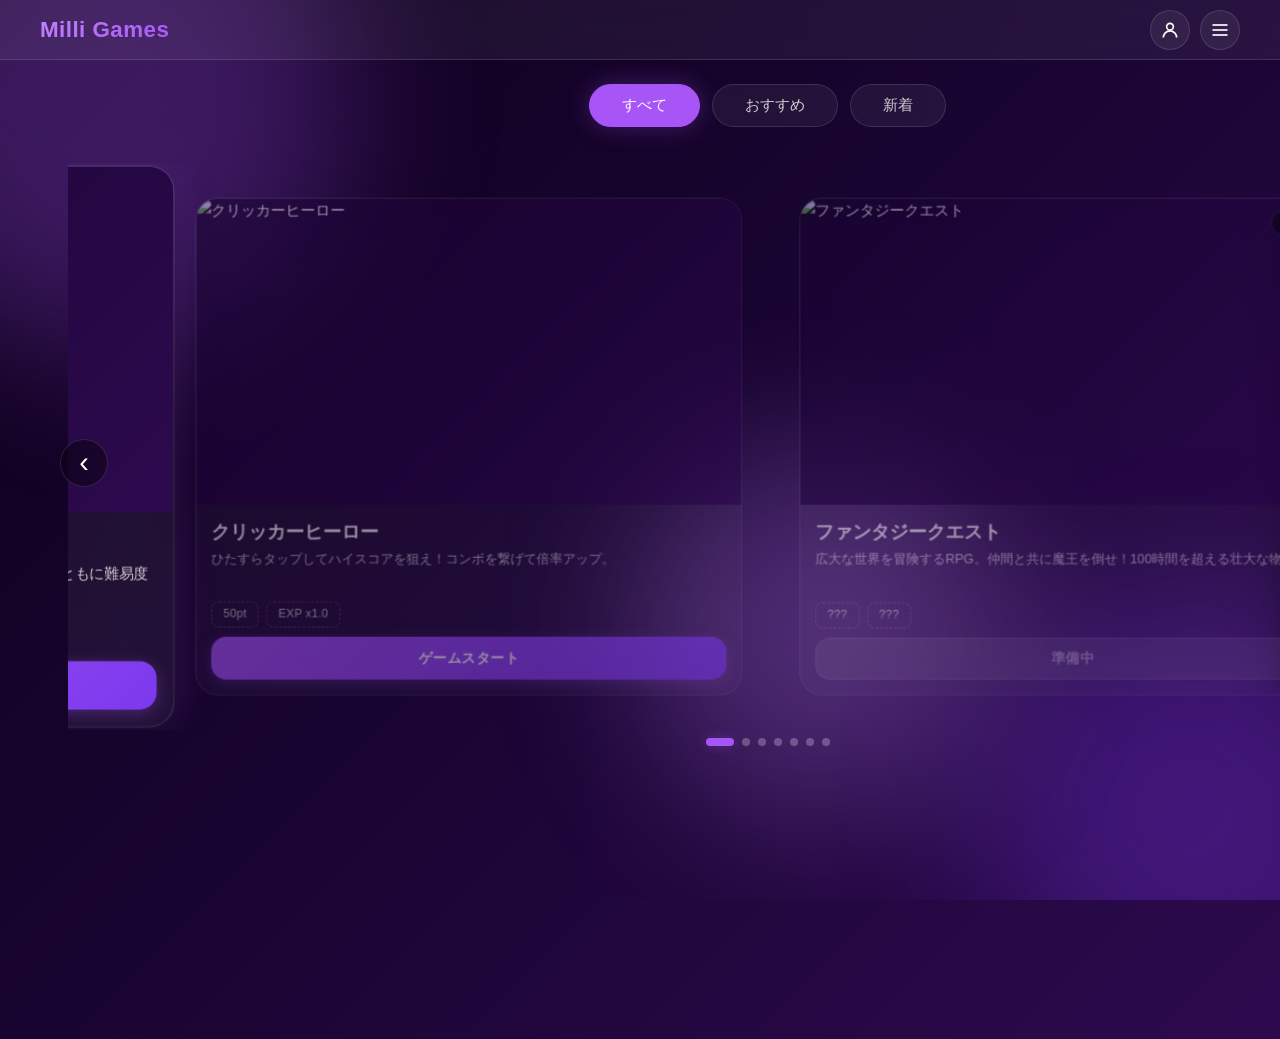
==== index.html @ 4fcbe51f "Milli Games ホームページ作成 - HTML/CSS/JS 3ファイル構成 - ガラスデザイン・紫グラデーション背景 - カルーセル（スワイプ・ドラッグ・慣性・スナップ・無限ループ・自動再生" ====
<!DOCTYPE html>
<html lang="ja">
<head>
  <meta charset="UTF-8">
  <meta name="viewport" content="width=device-width, initial-scale=1.0, maximum-scale=1.0, user-scalable=no">
  <title>Milli Games</title>
  <link rel="stylesheet" href="style.css">
</head>
<body>

  <!-- 背景アニメーション -->
  <div id="bg-blur">
    <div class="blob blob-1"></div>
    <div class="blob blob-2"></div>
    <div class="blob blob-3"></div>
  </div>

  <!-- ヘッダー（固定） -->
  <header id="header" class="glass">
    <div id="header-inner">
      <div id="header-logo">Milli Games</div>
      <div id="header-actions">
        <button id="profile-btn" class="icon-btn" aria-label="プロフィール">
          <svg width="20" height="20" viewBox="0 0 24 24" fill="none" stroke="currentColor" stroke-width="2">
            <circle cx="12" cy="8" r="4"/><path d="M20 21a8 8 0 1 0-16 0"/>
          </svg>
        </button>
        <button id="menu-btn" class="icon-btn" aria-label="メニュー">
          <svg width="20" height="20" viewBox="0 0 24 24" fill="none" stroke="currentColor" stroke-width="2">
            <line x1="3" y1="6" x2="21" y2="6"/><line x1="3" y1="12" x2="21" y2="12"/><line x1="3" y1="18" x2="21" y2="18"/>
          </svg>
        </button>
      </div>
    </div>
  </header>

  <!-- メインレイアウト -->
  <div id="layout">
    <main id="main">

      <!-- フィルタータブ -->
      <div id="filter-tabs" role="tablist">
        <button class="filter-tab active" data-filter="すべて" role="tab">すべて</button>
        <button class="filter-tab" data-filter="おすすめ" role="tab">おすすめ</button>
        <button class="filter-tab" data-filter="新着" role="tab">新着</button>
      </div>

      <!-- カルーセル -->
      <section id="carousel-section" aria-label="ゲーム一覧">
        <div id="carousel-container">
          <div id="carousel-track" role="list"></div>
        </div>
        <button id="carousel-prev" class="carousel-arrow" aria-label="前のゲーム">&#8249;</button>
        <button id="carousel-next" class="carousel-arrow" aria-label="次のゲーム">&#8250;</button>
        <div id="carousel-indicators" role="tablist" aria-label="スライド選択"></div>
      </section>

    </main>

    <!-- サイドパネル（PC用） -->
    <aside id="side-panel">
      <section class="panel-section" id="news-panel">
        <h2 class="panel-title">お知らせ</h2>
        <div class="panel-content"></div>
      </section>
      <section class="panel-section" id="ranking-panel">
        <h2 class="panel-title">ランキング</h2>
        <div class="panel-content"></div>
      </section>
      <section class="panel-section" id="recent-panel">
        <h2 class="panel-title">最近追加されたゲーム</h2>
        <div class="panel-content"></div>
      </section>
    </aside>
  </div>

  <!-- メニューオーバーレイ -->
  <div id="menu-overlay"></div>

  <!-- サイドメニュー -->
  <nav id="side-menu" class="glass" aria-label="メインメニュー">
    <div id="side-menu-header">
      <h2>メニュー</h2>
      <button id="close-menu" class="icon-btn" aria-label="メニューを閉じる">&times;</button>
    </div>
    <div id="side-menu-body">
      <section class="menu-section">
        <h3>お知らせ</h3>
        <ul id="menu-news-list"></ul>
      </section>
      <section class="menu-section">
        <h3>設定</h3>
        <div class="setting-item">
          <label for="volume-slider">効果音 音量</label>
          <div class="volume-control">
            <input type="range" id="volume-slider" min="0" max="100" step="20" value="80">
            <span id="volume-label">80%</span>
          </div>
        </div>
      </section>
    </div>
  </nav>

  <script src="script.js"></script>
</body>
</html>
---- style.css ----
/* ============================================
   Milli Games - メインスタイルシート
   ============================================ */

/* ===== CSS変数 ===== */
:root {
  --bg-1: #0d001a;
  --bg-2: #1a0533;
  --bg-3: #2d0a4e;
  --primary: #a855f7;
  --primary-dark: #7c3aed;
  --primary-light: #c084fc;
  --primary-glow: rgba(168, 85, 247, 0.3);
  --glass-bg: rgba(255, 255, 255, 0.06);
  --glass-bg-strong: rgba(255, 255, 255, 0.10);
  --glass-border: rgba(255, 255, 255, 0.12);
  --glass-border-hover: rgba(255, 255, 255, 0.25);
  --glass-hover: rgba(255, 255, 255, 0.10);
  --glass-blur: 20px;
  --text: #ffffff;
  --text-secondary: rgba(255, 255, 255, 0.78);
  --text-muted: rgba(255, 255, 255, 0.45);
  --radius-sm: 8px;
  --radius-md: 16px;
  --radius-lg: 24px;
  --radius-xl: 32px;
  --radius-full: 999px;
  --shadow-sm: 0 2px 8px rgba(0, 0, 0, 0.2);
  --shadow-md: 0 4px 16px rgba(0, 0, 0, 0.3);
  --shadow-lg: 0 8px 32px rgba(0, 0, 0, 0.4);
  --shadow-glow: 0 0 30px var(--primary-glow);
  --transition: 0.3s cubic-bezier(0.4, 0, 0.2, 1);
  --transition-slow: 0.5s cubic-bezier(0.4, 0, 0.2, 1);
  --font: -apple-system, BlinkMacSystemFont, "Segoe UI", Roboto, "Helvetica Neue", Arial, sans-serif;
}

/* ===== リセット ===== */
*, *::before, *::after { box-sizing: border-box; margin: 0; padding: 0; }

html {
  font-size: 16px;
  -webkit-text-size-adjust: 100%;
  -webkit-tap-highlight-color: transparent;
}

body {
  font-family: var(--font);
  background: linear-gradient(135deg, var(--bg-1), var(--bg-2), var(--bg-3));
  color: var(--text);
  min-height: 100vh;
  min-height: 100dvh;
  overflow-x: hidden;
  line-height: 1.6;
}

a { color: inherit; text-decoration: none; }
button { font-family: inherit; cursor: pointer; }
img { display: block; max-width: 100%; }
ul, ol { list-style: none; }

/* ===== 共通クラス ===== */
.glass {
  background: var(--glass-bg);
  backdrop-filter: blur(var(--glass-blur));
  -webkit-backdrop-filter: blur(var(--glass-blur));
  border: 1px solid var(--glass-border);
}

/* ===== 背景アニメーション ===== */
#bg-blur {
  position: fixed;
  inset: 0;
  z-index: -1;
  overflow: hidden;
}

.blob {
  position: absolute;
  border-radius: 50%;
  filter: blur(80px);
  opacity: 0.30;
  animation: blobFloat 20s ease-in-out infinite;
  will-change: transform;
}

.blob-1 {
  width: 500px; height: 500px;
  background: var(--primary);
  top: -150px; left: -150px;
}

.blob-2 {
  width: 420px; height: 420px;
  background: var(--primary-dark);
  bottom: -120px; right: -120px;
  animation-delay: -7s;
}

.blob-3 {
  width: 360px; height: 360px;
  background: var(--primary-light);
  top: 50%; left: 50%;
  animation-delay: -14s;
}

@keyframes blobFloat {
  0%, 100% { transform: translate(0, 0) scale(1); }
  25% { transform: translate(60px, -50px) scale(1.15); }
  50% { transform: translate(-40px, 40px) scale(0.88); }
  75% { transform: translate(50px, 25px) scale(1.08); }
}

/* ===== ヘッダー ===== */
#header {
  position: fixed;
  top: 0;
  left: 0;
  right: 0;
  z-index: 100;
  border-top: none;
  border-left: none;
  border-right: none;
  padding: 0 20px;
  height: 60px;
}

#header-inner {
  max-width: 1200px;
  margin: 0 auto;
  display: flex;
  align-items: center;
  justify-content: space-between;
  height: 100%;
}

#header-logo {
  font-size: 1.4rem;
  font-weight: 800;
  letter-spacing: 0.02em;
  background: linear-gradient(135deg, var(--primary-light), var(--primary));
  -webkit-background-clip: text;
  -webkit-text-fill-color: transparent;
  background-clip: text;
}

#header-actions {
  display: flex;
  gap: 10px;
}

.icon-btn {
  width: 40px;
  height: 40px;
  border-radius: 50%;
  border: 1px solid var(--glass-border);
  background: var(--glass-bg);
  color: var(--text);
  font-size: 1.3rem;
  display: flex;
  align-items: center;
  justify-content: center;
  transition: var(--transition);
}

.icon-btn:hover {
  background: var(--glass-hover);
  border-color: var(--glass-border-hover);
}

.icon-btn:active {
  transform: scale(0.92);
}

/* ===== フィルタータブ ===== */
#filter-tabs {
  display: flex;
  justify-content: center;
  gap: 8px;
  padding: 80px 16px 16px;
}

.filter-tab {
  padding: 8px 24px;
  border-radius: var(--radius-full);
  border: 1px solid var(--glass-border);
  background: var(--glass-bg);
  color: var(--text-secondary);
  font-size: 0.875rem;
  font-weight: 500;
  transition: var(--transition);
  backdrop-filter: blur(10px);
  -webkit-backdrop-filter: blur(10px);
}

.filter-tab:hover {
  background: var(--glass-hover);
  color: var(--text);
}

.filter-tab.active {
  background: var(--primary);
  border-color: var(--primary);
  color: #fff;
  box-shadow: 0 0 24px var(--primary-glow);
}

/* ===== レイアウト ===== */
#layout {
  max-width: 1200px;
  margin: 0 auto;
}

/* ===== カルーセル ===== */
#carousel-section {
  position: relative;
  width: 100%;
  padding: 12px 0 8px;
}

#carousel-container {
  overflow: hidden;
  width: 100%;
  padding: 8px 0;
}

#carousel-track {
  display: flex;
  column-gap: 16px;
  transition: transform 0.5s cubic-bezier(0.4, 0, 0.2, 1);
  will-change: transform;
  cursor: grab;
  user-select: none;
  -webkit-user-select: none;
}

#carousel-track.dragging {
  cursor: grabbing;
  transition: none !important;
}

/* ===== ゲームカード ===== */
.game-card {
  flex: 0 0 85%;
  border-radius: var(--radius-lg);
  background: var(--glass-bg);
  backdrop-filter: blur(var(--glass-blur));
  -webkit-backdrop-filter: blur(var(--glass-blur));
  border: 1px solid var(--glass-border);
  overflow: hidden;
  display: flex;
  flex-direction: column;
  transition: transform var(--transition), box-shadow var(--transition), opacity var(--transition);
  position: relative;
  transform-origin: center center;
}

.game-card.active {
  transform: scale(1.03);
  box-shadow: var(--shadow-lg), 0 0 40px var(--primary-glow);
}

.game-card:not(.active) {
  opacity: 0.55;
  transform: scale(0.93);
}

.game-card:hover {
  transform: translateY(-6px) scale(1.02);
  box-shadow: var(--shadow-lg), 0 8px 40px var(--primary-glow);
  border-color: var(--glass-border-hover);
}

/* カード画像 */
.card-image {
  position: relative;
  width: 100%;
  padding-top: 56.25%;
  overflow: hidden;
  background: linear-gradient(135deg, var(--bg-2), var(--bg-3));
  flex-shrink: 0;
}

.card-image img {
  position: absolute;
  inset: 0;
  width: 100%;
  height: 100%;
  object-fit: cover;
  transition: transform 0.6s ease;
}

.game-card:hover .card-image img {
  transform: scale(1.1);
}

/* ガラス反射 */
.card-reflection {
  position: absolute;
  inset: 0;
  background: linear-gradient(
    105deg,
    transparent 38%,
    rgba(255, 255, 255, 0.12) 44%,
    rgba(255, 255, 255, 0.22) 50%,
    rgba(255, 255, 255, 0.12) 56%,
    transparent 62%
  );
  transform: translateX(-120%);
  transition: transform 0.7s ease;
  pointer-events: none;
  z-index: 2;
}

.game-card:hover .card-reflection {
  transform: translateX(120%);
}

/* カードバッジ */
.card-badge {
  position: absolute;
  top: 12px;
  right: 12px;
  padding: 4px 14px;
  border-radius: var(--radius-full);
  font-size: 0.72rem;
  font-weight: 700;
  z-index: 3;
  letter-spacing: 0.04em;
}

.coming-soon-badge {
  background: rgba(0, 0, 0, 0.55);
  backdrop-filter: blur(4px);
  -webkit-backdrop-filter: blur(4px);
  border: 1px solid rgba(255, 255, 255, 0.15);
  color: var(--text);
}

/* カード本文 */
.card-body {
  padding: 16px 16px 12px;
  flex: 1;
  display: flex;
  flex-direction: column;
  min-height: 0;
}

.card-title {
  font-size: 1.15rem;
  font-weight: 700;
  margin-bottom: 6px;
  color: var(--text);
  line-height: 1.3;
}

.card-description {
  font-size: 0.82rem;
  color: var(--text-secondary);
  line-height: 1.55;
  overflow-y: auto;
  flex: 1;
  min-height: 0;
  padding-right: 4px;
  scrollbar-width: thin;
  scrollbar-color: var(--glass-border) transparent;
}

.card-description::-webkit-scrollbar { width: 4px; }
.card-description::-webkit-scrollbar-track { background: transparent; }
.card-description::-webkit-scrollbar-thumb {
  background: var(--glass-border);
  border-radius: 4px;
}

/* カードフッター */
.card-footer {
  padding: 0 16px 16px;
  flex-shrink: 0;
}

.card-stats {
  display: flex;
  gap: 8px;
  margin-bottom: 10px;
}

.card-points,
.card-exp {
  padding: 3px 12px;
  border: 1px dashed rgba(255, 255, 255, 0.25);
  border-radius: var(--radius-sm);
  font-size: 0.78rem;
  color: var(--text-secondary);
  letter-spacing: 0.02em;
}

.card-btn {
  display: block;
  width: 100%;
  padding: 11px;
  border-radius: var(--radius-md);
  border: none;
  background: linear-gradient(135deg, var(--primary), var(--primary-dark));
  color: #fff;
  font-size: 0.95rem;
  font-weight: 700;
  text-align: center;
  text-decoration: none;
  transition: var(--transition);
  box-shadow: 0 4px 16px var(--primary-glow);
  letter-spacing: 0.03em;
}

.card-btn:hover {
  transform: translateY(-2px);
  box-shadow: 0 6px 24px var(--primary-glow);
}

.card-btn:active {
  transform: translateY(0);
}

.card-btn.coming-soon {
  background: var(--glass-bg-strong);
  border: 1px solid var(--glass-border);
  color: var(--text-muted);
  box-shadow: none;
  cursor: not-allowed;
}

.card-btn.coming-soon:hover {
  transform: none;
  box-shadow: none;
}

/* ===== カルーセル矢印 ===== */
.carousel-arrow {
  position: absolute;
  top: 50%;
  transform: translateY(-50%);
  width: 44px;
  height: 44px;
  border-radius: 50%;
  border: 1px solid var(--glass-border);
  background: rgba(0, 0, 0, 0.4);
  backdrop-filter: blur(12px);
  -webkit-backdrop-filter: blur(12px);
  color: var(--text);
  font-size: 1.6rem;
  display: flex;
  align-items: center;
  justify-content: center;
  transition: var(--transition);
  z-index: 10;
  opacity: 0;
  pointer-events: none;
}

.carousel-arrow.visible {
  opacity: 1;
  pointer-events: auto;
}

.carousel-arrow:hover {
  background: var(--glass-hover);
  border-color: var(--glass-border-hover);
}

.carousel-arrow:active {
  transform: translateY(-50%) scale(0.92);
}

#carousel-prev { left: 8px; }
#carousel-next { right: 8px; }

/* ===== インジケーター ===== */
#carousel-indicators {
  display: flex;
  justify-content: center;
  gap: 8px;
  padding: 8px 0 16px;
}

.carousel-dot {
  width: 8px;
  height: 8px;
  border-radius: 50%;
  border: none;
  background: rgba(255, 255, 255, 0.25);
  cursor: pointer;
  transition: var(--transition);
  padding: 0;
}

.carousel-dot.active {
  width: 28px;
  border-radius: 4px;
  background: var(--primary);
  box-shadow: 0 0 12px var(--primary-glow);
}

/* ===== サイドパネル ===== */
#side-panel {
  display: none;
}

.panel-section {
  background: var(--glass-bg);
  backdrop-filter: blur(var(--glass-blur));
  -webkit-backdrop-filter: blur(var(--glass-blur));
  border: 1px solid var(--glass-border);
  border-radius: var(--radius-md);
  padding: 20px;
  margin-bottom: 16px;
}

.panel-title {
  font-size: 0.95rem;
  font-weight: 700;
  margin-bottom: 14px;
  color: var(--text);
  padding-bottom: 10px;
  border-bottom: 1px solid var(--glass-border);
}

.panel-content {
  font-size: 0.84rem;
  color: var(--text-secondary);
}

.news-item {
  display: flex;
  flex-direction: column;
  gap: 2px;
  padding: 8px 0;
  border-bottom: 1px solid var(--glass-border);
}

.news-item:last-child {
  border-bottom: none;
}

.news-date {
  font-size: 0.75rem;
  color: var(--text-muted);
}

.news-text {
  color: var(--text-secondary);
}

#ranking-panel ol {
  counter-reset: rank;
}

#ranking-panel li {
  counter-increment: rank;
  padding: 8px 0;
  border-bottom: 1px solid var(--glass-border);
  display: flex;
  align-items: center;
  gap: 10px;
  font-size: 0.84rem;
}

#ranking-panel li::before {
  content: counter(rank);
  width: 24px;
  height: 24px;
  border-radius: 50%;
  background: var(--glass-bg-strong);
  border: 1px solid var(--glass-border);
  display: flex;
  align-items: center;
  justify-content: center;
  font-size: 0.75rem;
  font-weight: 700;
  color: var(--text-muted);
  flex-shrink: 0;
}

#ranking-panel li:first-child::before {
  background: linear-gradient(135deg, #fbbf24, #f59e0b);
  border-color: #f59e0b;
  color: #1a0533;
}

#ranking-panel li:nth-child(2)::before {
  background: linear-gradient(135deg, #e2e8f0, #94a3b8);
  border-color: #94a3b8;
  color: #1a0533;
}

#ranking-panel li:nth-child(3)::before {
  background: linear-gradient(135deg, #d4a574, #92400e);
  border-color: #92400e;
  color: #fff;
}

.recent-item {
  display: flex;
  align-items: center;
  justify-content: space-between;
  padding: 10px 0;
  border-bottom: 1px solid var(--glass-border);
}

.recent-item:last-child {
  border-bottom: none;
}

.recent-title {
  font-weight: 600;
}

.recent-tag {
  font-size: 0.72rem;
  padding: 2px 10px;
  border-radius: var(--radius-full);
  background: var(--primary);
  color: #fff;
}

/* ===== メニューオーバーレイ ===== */
#menu-overlay {
  position: fixed;
  inset: 0;
  background: rgba(0, 0, 0, 0.5);
  backdrop-filter: blur(8px);
  -webkit-backdrop-filter: blur(8px);
  z-index: 200;
  opacity: 0;
  pointer-events: none;
  transition: opacity var(--transition);
}

#menu-overlay.open {
  opacity: 1;
  pointer-events: auto;
}

/* ===== サイドメニュー ===== */
#side-menu {
  position: fixed;
  top: 0;
  right: 0;
  bottom: 0;
  width: 320px;
  max-width: 85vw;
  z-index: 300;
  transform: translateX(100%);
  transition: transform var(--transition-slow);
  border-top: none;
  border-right: none;
  border-bottom: none;
  padding: 24px 20px;
  display: flex;
  flex-direction: column;
}

#side-menu.open {
  transform: translateX(0);
}

#side-menu-header {
  display: flex;
  align-items: center;
  justify-content: space-between;
  margin-bottom: 20px;
  padding-bottom: 14px;
  border-bottom: 1px solid var(--glass-border);
  flex-shrink: 0;
}

#side-menu-header h2 {
  font-size: 1.2rem;
  font-weight: 700;
}

#side-menu-body {
  flex: 1;
  overflow-y: auto;
  scrollbar-width: thin;
  scrollbar-color: var(--glass-border) transparent;
}

#side-menu-body::-webkit-scrollbar { width: 4px; }
#side-menu-body::-webkit-scrollbar-track { background: transparent; }
#side-menu-body::-webkit-scrollbar-thumb {
  background: var(--glass-border);
  border-radius: 4px;
}

.menu-section {
  margin-bottom: 28px;
}

.menu-section h3 {
  font-size: 0.95rem;
  font-weight: 600;
  margin-bottom: 12px;
  color: var(--text-secondary);
  letter-spacing: 0.02em;
}

.menu-section li {
  padding: 10px 0;
  border-bottom: 1px solid var(--glass-border);
  font-size: 0.84rem;
  color: var(--text-secondary);
  transition: var(--transition);
}

.menu-section li:hover {
  color: var(--text);
  padding-left: 6px;
}

.setting-item {
  display: flex;
  flex-direction: column;
  gap: 10px;
}

.setting-item label {
  font-size: 0.84rem;
  color: var(--text-secondary);
}

.volume-control {
  display: flex;
  align-items: center;
  gap: 12px;
}

#volume-slider {
  flex: 1;
  -webkit-appearance: none;
  appearance: none;
  height: 4px;
  border-radius: 2px;
  background: var(--glass-border);
  outline: none;
}

#volume-slider::-webkit-slider-thumb {
  -webkit-appearance: none;
  width: 20px;
  height: 20px;
  border-radius: 50%;
  background: var(--primary);
  border: 2px solid var(--glass-border-hover);
  cursor: pointer;
  box-shadow: 0 0 12px var(--primary-glow);
  transition: var(--transition);
}

#volume-slider::-webkit-slider-thumb:hover {
  transform: scale(1.15);
}

#volume-slider::-moz-range-thumb {
  width: 20px;
  height: 20px;
  border-radius: 50%;
  background: var(--primary);
  border: 2px solid var(--glass-border-hover);
  cursor: pointer;
  box-shadow: 0 0 12px var(--primary-glow);
}

#volume-label {
  font-size: 0.84rem;
  color: var(--text);
  min-width: 42px;
  text-align: right;
  font-weight: 600;
}

/* ===== タブレット ===== */
@media (min-width: 768px) {
  .game-card {
    flex: 0 0 70%;
  }

  #filter-tabs {
    gap: 12px;
    padding-top: 84px;
  }

  .filter-tab {
    padding: 10px 32px;
    font-size: 0.95rem;
  }

  #carousel-section {
    padding: 20px 0;
  }

  .carousel-arrow {
    width: 48px;
    height: 48px;
    font-size: 1.8rem;
  }

  #carousel-prev { left: 16px; }
  #carousel-next { right: 16px; }

  .game-card.active {
    transform: scale(1.04);
  }
}

/* ===== PC ===== */
@media (min-width: 1024px) {
  #layout {
    display: grid;
    grid-template-columns: 1fr 300px;
    gap: 28px;
    padding: 0 28px;
  }

  #side-panel {
    display: block;
    padding-top: 80px;
  }

  .game-card {
    flex: 0 0 50%;
  }

  .game-card.active {
    transform: scale(1.05);
  }

  .carousel-arrow {
    opacity: 1;
    pointer-events: auto;
  }

  .carousel-arrow.visible {
    opacity: 1;
  }

  #carousel-prev { left: -8px; }
  #carousel-next { right: -8px; }

  #carousel-container {
    padding: 16px 0;
  }

  .card-title {
    font-size: 1.25rem;
  }

  .card-description {
    font-size: 0.88rem;
  }
}

/* ===== 大画面 ===== */
@media (min-width: 1280px) {
  .game-card {
    flex: 0 0 42%;
  }
}
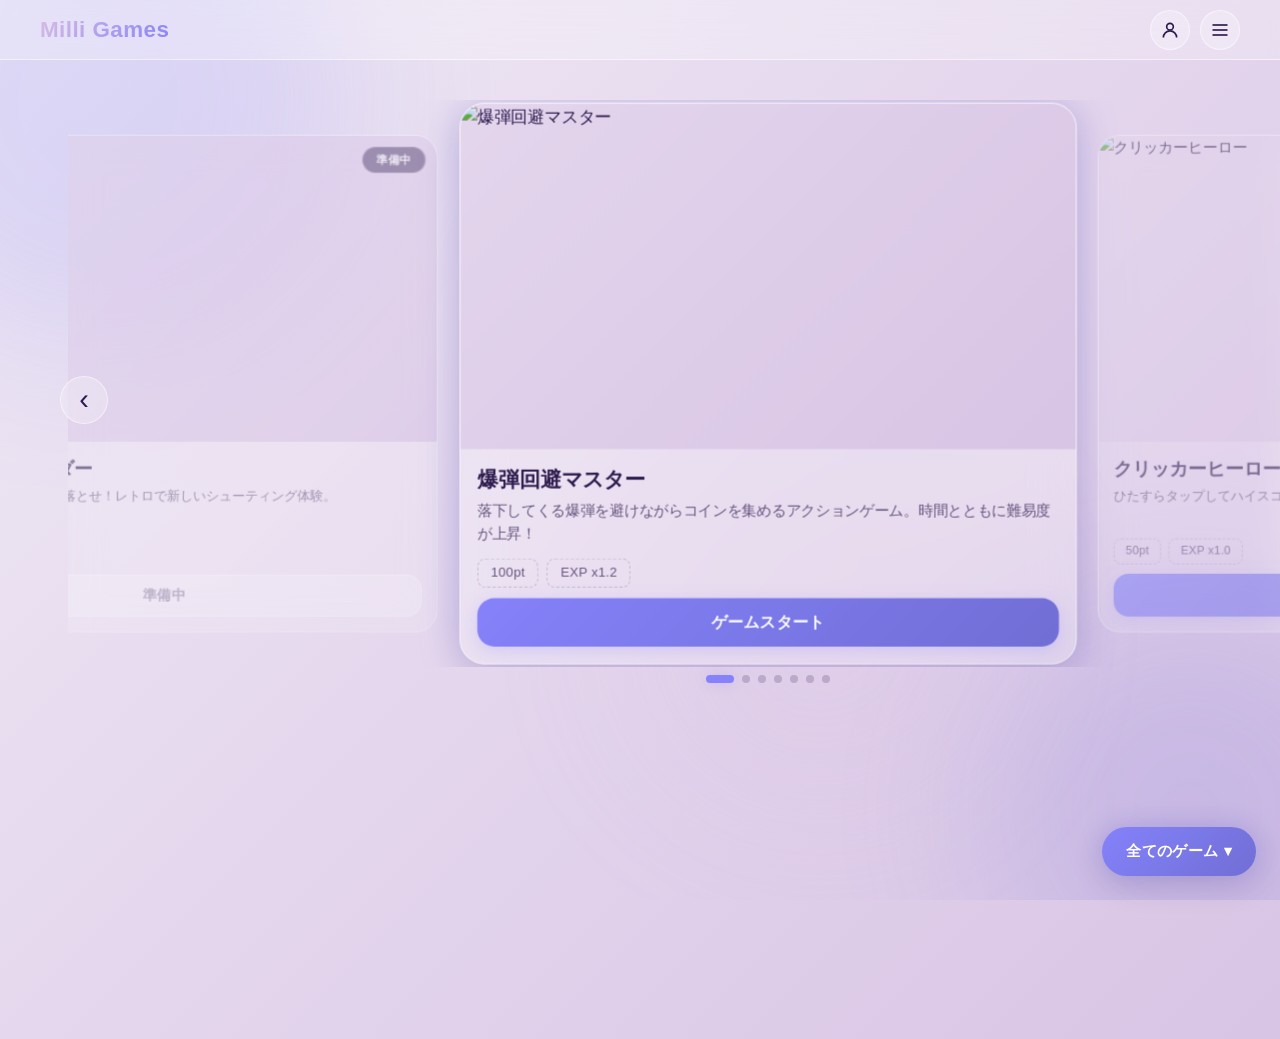
==== commit 47163c9a: "ホーム画面再構成: フィルター削除、全ゲームモーダル追加、サイドパネルをPC常時表示" ====
--- a/index.html
+++ b/index.html
@@ -38,13 +38,6 @@
   <div id="layout">
     <main id="main">
 
-      <!-- フィルタータブ -->
-      <div id="filter-tabs" role="tablist">
-        <button class="filter-tab active" data-filter="すべて" role="tab">すべて</button>
-        <button class="filter-tab" data-filter="おすすめ" role="tab">おすすめ</button>
-        <button class="filter-tab" data-filter="新着" role="tab">新着</button>
-      </div>
-
       <!-- カルーセル -->
       <section id="carousel-section" aria-label="ゲーム一覧">
         <div id="carousel-container">
@@ -57,7 +50,7 @@
 
     </main>
 
-    <!-- サイドパネル（PC用） -->
+    <!-- サイドパネル -->
     <aside id="side-panel">
       <section class="panel-section" id="news-panel">
         <h2 class="panel-title">お知らせ</h2>
@@ -74,6 +67,36 @@
     </aside>
   </div>
 
+  <!-- 全てのゲームボタン -->
+  <button id="all-games-btn" class="fab" aria-label="全てのゲーム">全てのゲーム ▾</button>
+
+  <!-- 全てのゲームモーダル -->
+  <div id="all-games-overlay" class="modal-overlay">
+    <div id="all-games-modal" class="modal">
+      <div class="modal-header">
+        <h2>全てのゲーム</h2>
+        <button class="modal-close" id="all-games-close" aria-label="閉じる">&times;</button>
+      </div>
+      <div id="all-games-filters" class="filter-tabs">
+        <button class="filter-tab active" data-filter="すべて">すべて</button>
+        <button class="filter-tab" data-filter="おすすめ">おすすめ</button>
+        <button class="filter-tab" data-filter="新着">新着</button>
+      </div>
+      <div id="all-games-list" class="game-table"></div>
+    </div>
+  </div>
+
+  <!-- 汎用ポップアップモーダル -->
+  <div id="popup-overlay" class="modal-overlay">
+    <div id="popup-modal" class="modal">
+      <div class="modal-header">
+        <h2 id="popup-title"></h2>
+        <button class="modal-close" id="popup-close" aria-label="閉じる">&times;</button>
+      </div>
+      <div id="popup-body"></div>
+    </div>
+  </div>
+
   <!-- メニューオーバーレイ -->
   <div id="menu-overlay"></div>
 
@@ -85,8 +108,10 @@
     </div>
     <div id="side-menu-body">
       <section class="menu-section">
-        <h3>お知らせ</h3>
-        <ul id="menu-news-list"></ul>
+        <h3>情報</h3>
+        <button class="menu-popup-btn" data-section="news">お知らせ</button>
+        <button class="menu-popup-btn" data-section="ranking">ランキング</button>
+        <button class="menu-popup-btn" data-section="recent">最近追加されたゲーム</button>
       </section>
       <section class="menu-section">
         <h3>設定</h3>
--- a/style.css
+++ b/style.css
@@ -4,31 +4,31 @@
 
 /* ===== CSS変数 ===== */
 :root {
-  --bg-1: #0d001a;
-  --bg-2: #1a0533;
-  --bg-3: #2d0a4e;
-  --primary: #a855f7;
-  --primary-dark: #7c3aed;
-  --primary-light: #c084fc;
-  --primary-glow: rgba(168, 85, 247, 0.3);
-  --glass-bg: rgba(255, 255, 255, 0.06);
-  --glass-bg-strong: rgba(255, 255, 255, 0.10);
-  --glass-border: rgba(255, 255, 255, 0.12);
-  --glass-border-hover: rgba(255, 255, 255, 0.25);
-  --glass-hover: rgba(255, 255, 255, 0.10);
+  --bg-1: #f0ebf5;
+  --bg-2: #e4d6ed;
+  --bg-3: #d8c4e5;
+  --primary: #8582fb;
+  --primary-dark: #716ed5;
+  --primary-light: #dbbee1;
+  --primary-glow: rgba(133, 130, 251, 0.25);
+  --glass-bg: rgba(255, 255, 255, 0.25);
+  --glass-bg-strong: rgba(255, 255, 255, 0.35);
+  --glass-border: rgba(255, 255, 255, 0.50);
+  --glass-border-hover: rgba(255, 255, 255, 0.70);
+  --glass-hover: rgba(255, 255, 255, 0.35);
   --glass-blur: 20px;
-  --text: #ffffff;
-  --text-secondary: rgba(255, 255, 255, 0.78);
-  --text-muted: rgba(255, 255, 255, 0.45);
+  --text: #2d1b4e;
+  --text-secondary: rgba(45, 27, 78, 0.70);
+  --text-muted: rgba(45, 27, 78, 0.45);
   --radius-sm: 8px;
   --radius-md: 16px;
   --radius-lg: 24px;
   --radius-xl: 32px;
   --radius-full: 999px;
-  --shadow-sm: 0 2px 8px rgba(0, 0, 0, 0.2);
-  --shadow-md: 0 4px 16px rgba(0, 0, 0, 0.3);
-  --shadow-lg: 0 8px 32px rgba(0, 0, 0, 0.4);
-  --shadow-glow: 0 0 30px var(--primary-glow);
+  --shadow-sm: 0 2px 8px rgba(45, 27, 78, 0.08);
+  --shadow-md: 0 4px 16px rgba(45, 27, 78, 0.12);
+  --shadow-lg: 0 8px 32px rgba(45, 27, 78, 0.16);
+  --shadow-glow: 0 0 24px var(--primary-glow);
   --transition: 0.3s cubic-bezier(0.4, 0, 0.2, 1);
   --transition-slow: 0.5s cubic-bezier(0.4, 0, 0.2, 1);
   --font: -apple-system, BlinkMacSystemFont, "Segoe UI", Roboto, "Helvetica Neue", Arial, sans-serif;
@@ -78,7 +78,7 @@
   position: absolute;
   border-radius: 50%;
   filter: blur(80px);
-  opacity: 0.30;
+  opacity: 0.18;
   animation: blobFloat 20s ease-in-out infinite;
   will-change: transform;
 }
@@ -172,11 +172,10 @@
 }
 
 /* ===== フィルタータブ ===== */
-#filter-tabs {
-  display: flex;
-  justify-content: center;
+.filter-tabs {
+  display: flex;
   gap: 8px;
-  padding: 80px 16px 16px;
+  margin-bottom: 16px;
 }
 
 .filter-tab {
@@ -208,6 +207,11 @@
 #layout {
   max-width: 1200px;
   margin: 0 auto;
+  padding: 0 20px;
+}
+
+#main {
+  padding-top: 80px;
 }
 
 /* ===== カルーセル ===== */
@@ -215,6 +219,7 @@
   position: relative;
   width: 100%;
   padding: 12px 0 8px;
+  margin: 0 auto;
 }
 
 #carousel-container {
@@ -329,11 +334,11 @@
 }
 
 .coming-soon-badge {
-  background: rgba(0, 0, 0, 0.55);
+  background: rgba(45, 27, 78, 0.7);
   backdrop-filter: blur(4px);
   -webkit-backdrop-filter: blur(4px);
   border: 1px solid rgba(255, 255, 255, 0.15);
-  color: var(--text);
+  color: #fff;
 }
 
 /* カード本文 */
@@ -387,7 +392,7 @@
 .card-points,
 .card-exp {
   padding: 3px 12px;
-  border: 1px dashed rgba(255, 255, 255, 0.25);
+  border: 1px dashed rgba(45, 27, 78, 0.20);
   border-radius: var(--radius-sm);
   font-size: 0.78rem;
   color: var(--text-secondary);
@@ -442,7 +447,7 @@
   height: 44px;
   border-radius: 50%;
   border: 1px solid var(--glass-border);
-  background: rgba(0, 0, 0, 0.4);
+  background: var(--glass-bg);
   backdrop-filter: blur(12px);
   -webkit-backdrop-filter: blur(12px);
   color: var(--text);
@@ -486,7 +491,7 @@
   height: 8px;
   border-radius: 50%;
   border: none;
-  background: rgba(255, 255, 255, 0.25);
+  background: rgba(45, 27, 78, 0.20);
   cursor: pointer;
   transition: var(--transition);
   padding: 0;
@@ -619,6 +624,275 @@
   border-radius: var(--radius-full);
   background: var(--primary);
   color: #fff;
+}
+
+/* ===== FAB（全てのゲームボタン） ===== */
+.fab {
+  position: fixed;
+  bottom: 24px;
+  right: 24px;
+  z-index: 50;
+  padding: 14px 24px;
+  border-radius: var(--radius-full);
+  background: linear-gradient(135deg, var(--primary), var(--primary-dark));
+  color: #fff;
+  font-size: 0.95rem;
+  font-weight: 700;
+  border: none;
+  box-shadow: var(--shadow-lg), 0 0 24px var(--primary-glow);
+  cursor: pointer;
+  transition: var(--transition);
+  letter-spacing: 0.03em;
+}
+
+.fab:hover {
+  transform: translateY(-2px);
+  box-shadow: var(--shadow-lg), 0 4px 32px var(--primary-glow);
+}
+
+.fab:active {
+  transform: translateY(0);
+}
+
+/* ===== モーダル共通 ===== */
+.modal-overlay {
+  position: fixed;
+  inset: 0;
+  background: rgba(0, 0, 0, 0.55);
+  backdrop-filter: blur(8px);
+  -webkit-backdrop-filter: blur(8px);
+  z-index: 500;
+  display: flex;
+  align-items: center;
+  justify-content: center;
+  opacity: 0;
+  pointer-events: none;
+  transition: opacity var(--transition);
+}
+
+.modal-overlay.open {
+  opacity: 1;
+  pointer-events: auto;
+}
+
+.modal {
+  background: rgba(255, 255, 255, 0.35);
+  backdrop-filter: blur(24px);
+  -webkit-backdrop-filter: blur(24px);
+  border: 1px solid var(--glass-border);
+  border-radius: var(--radius-lg);
+  max-width: 92vw;
+  max-height: 85vh;
+  width: 680px;
+  overflow-y: auto;
+  padding: 24px;
+  transform: scale(0.92);
+  transition: transform var(--transition);
+}
+
+.modal-overlay.open .modal {
+  transform: scale(1);
+}
+
+.modal-header {
+  display: flex;
+  justify-content: space-between;
+  align-items: center;
+  margin-bottom: 16px;
+  padding-bottom: 12px;
+  border-bottom: 1px solid var(--glass-border);
+  flex-shrink: 0;
+}
+
+.modal-header h2 {
+  font-size: 1.2rem;
+  font-weight: 700;
+}
+
+.modal-close {
+  width: 36px;
+  height: 36px;
+  border-radius: 50%;
+  border: 1px solid var(--glass-border);
+  background: var(--glass-bg);
+  color: var(--text);
+  font-size: 1.4rem;
+  display: flex;
+  align-items: center;
+  justify-content: center;
+  cursor: pointer;
+  transition: var(--transition);
+  line-height: 1;
+}
+
+.modal-close:hover {
+  background: var(--glass-hover);
+  border-color: var(--glass-border-hover);
+}
+
+/* ===== ゲームテーブル ===== */
+.game-table {
+  display: flex;
+  flex-direction: column;
+  gap: 6px;
+}
+
+.game-table-row {
+  display: grid;
+  grid-template-columns: 36px 1fr 70px 60px;
+  align-items: center;
+  gap: 12px;
+  padding: 10px 12px;
+  background: var(--glass-bg);
+  border: 1px solid var(--glass-border);
+  border-radius: var(--radius-sm);
+  transition: var(--transition);
+}
+
+.game-table-row:hover {
+  background: var(--glass-hover);
+  border-color: var(--glass-border-hover);
+}
+
+.game-table-rank {
+  font-weight: 700;
+  color: var(--text-muted);
+  text-align: center;
+  font-size: 0.85rem;
+}
+
+.game-table-title {
+  font-weight: 600;
+  color: var(--text);
+  font-size: 0.9rem;
+  white-space: nowrap;
+  overflow: hidden;
+  text-overflow: ellipsis;
+}
+
+.game-table-points {
+  color: var(--text-secondary);
+  font-size: 0.82rem;
+  text-align: right;
+}
+
+.game-table-exp {
+  color: var(--text-muted);
+  font-size: 0.82rem;
+  text-align: right;
+}
+
+.game-table-coming-soon {
+  color: var(--text-muted);
+  font-size: 0.75rem;
+  text-align: right;
+}
+
+/* ===== メニューポップアップボタン ===== */
+.menu-popup-btn {
+  display: block;
+  width: 100%;
+  padding: 12px 16px;
+  text-align: left;
+  background: var(--glass-bg);
+  border: 1px solid var(--glass-border);
+  border-radius: var(--radius-sm);
+  color: var(--text);
+  font-size: 0.9rem;
+  font-weight: 500;
+  cursor: pointer;
+  transition: var(--transition);
+  margin-bottom: 8px;
+}
+
+.menu-popup-btn:hover {
+  background: var(--glass-hover);
+  border-color: var(--glass-border-hover);
+  padding-left: 20px;
+}
+
+.menu-popup-btn:last-child {
+  margin-bottom: 0;
+}
+
+/* ===== ポップアップ本文スタイル ===== */
+#popup-body .news-item {
+  padding: 10px 0;
+}
+
+#popup-body .news-item:last-child {
+  border-bottom: none;
+}
+
+#popup-body .recent-item {
+  padding: 10px 0;
+}
+
+#popup-body .recent-item:last-child {
+  border-bottom: none;
+}
+
+#popup-body ol {
+  counter-reset: rank;
+  padding: 0;
+}
+
+#popup-body li {
+  counter-increment: rank;
+  padding: 10px 0;
+  border-bottom: 1px solid var(--glass-border);
+  display: flex;
+  align-items: center;
+  gap: 10px;
+  font-size: 0.84rem;
+  color: var(--text-secondary);
+}
+
+#popup-body li:last-child {
+  border-bottom: none;
+}
+
+#popup-body li::before {
+  content: counter(rank);
+  width: 24px;
+  height: 24px;
+  border-radius: 50%;
+  background: var(--glass-bg-strong);
+  border: 1px solid var(--glass-border);
+  display: flex;
+  align-items: center;
+  justify-content: center;
+  font-size: 0.75rem;
+  font-weight: 700;
+  color: var(--text-muted);
+  flex-shrink: 0;
+}
+
+#popup-body li:first-child::before {
+  background: linear-gradient(135deg, #fbbf24, #f59e0b);
+  border-color: #f59e0b;
+  color: #1a0533;
+}
+
+#popup-body li:nth-child(2)::before {
+  background: linear-gradient(135deg, #e2e8f0, #94a3b8);
+  border-color: #94a3b8;
+  color: #1a0533;
+}
+
+#popup-body li:nth-child(3)::before {
+  background: linear-gradient(135deg, #d4a574, #92400e);
+  border-color: #92400e;
+  color: #fff;
+}
+
+#popup-body .panel-title {
+  font-size: 0.95rem;
+  font-weight: 700;
+  margin-bottom: 14px;
+  color: var(--text);
+  padding-bottom: 10px;
+  border-bottom: 1px solid var(--glass-border);
 }
 
 /* ===== メニューオーバーレイ ===== */
@@ -783,11 +1057,6 @@
     flex: 0 0 70%;
   }
 
-  #filter-tabs {
-    gap: 12px;
-    padding-top: 84px;
-  }
-
   .filter-tab {
     padding: 10px 32px;
     font-size: 0.95rem;
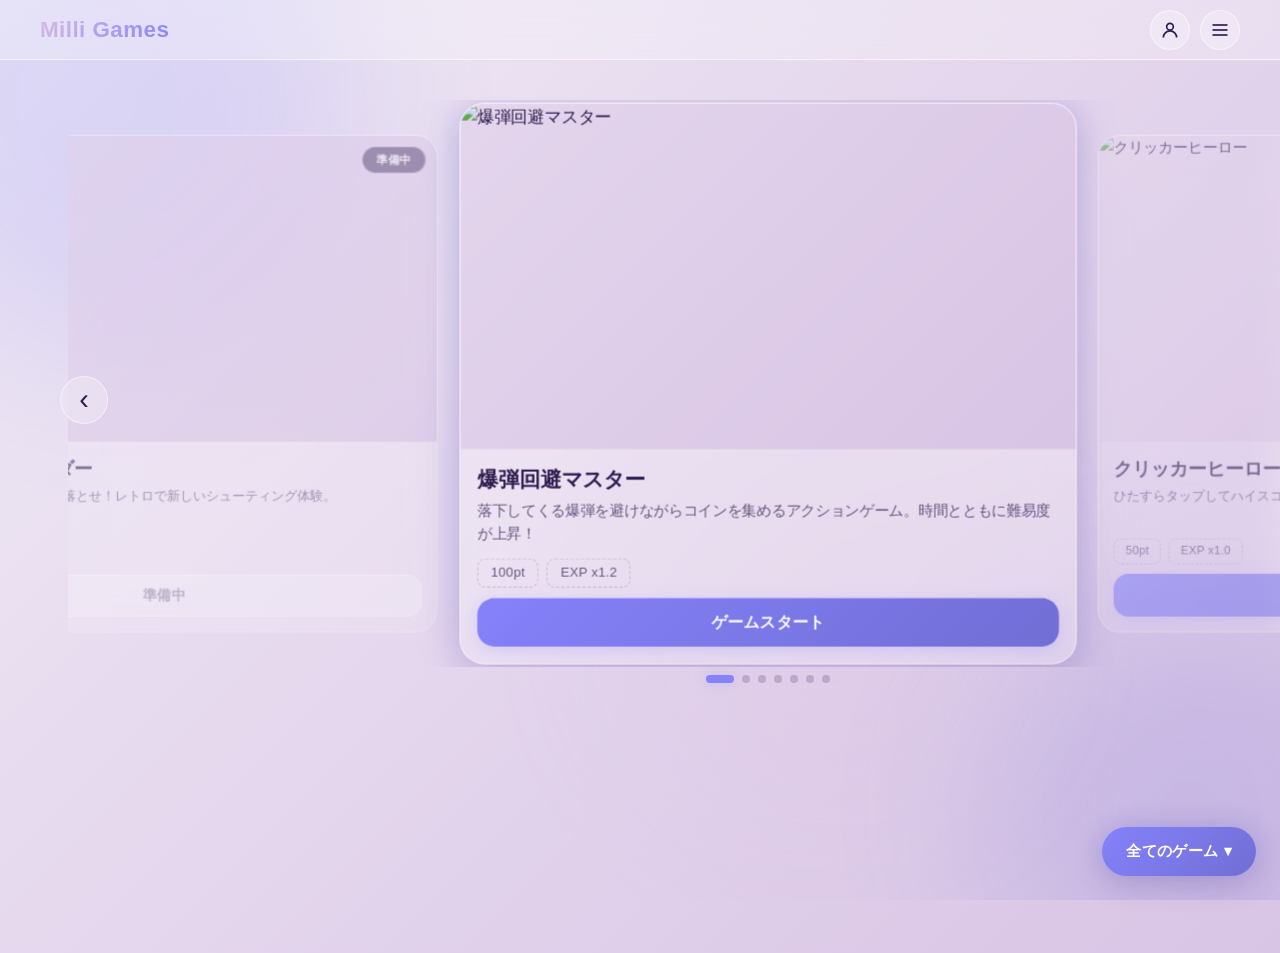
==== commit 9d1ef684: "重複ホーム戻りボタンを削除、PCサイドパネル背景除去、サイドパネル表示修正" ====
--- a/index.html
+++ b/index.html
@@ -38,15 +38,27 @@
   <div id="layout">
     <main id="main">
 
-      <!-- カルーセル -->
-      <section id="carousel-section" aria-label="ゲーム一覧">
-        <div id="carousel-container">
-          <div id="carousel-track" role="list"></div>
+      <!-- ホーム画面 -->
+      <div id="home-view">
+        <section id="carousel-section" aria-label="ゲーム一覧">
+          <div id="carousel-container">
+            <div id="carousel-track" role="list"></div>
+          </div>
+          <button id="carousel-prev" class="carousel-arrow" aria-label="前のゲーム">&#8249;</button>
+          <button id="carousel-next" class="carousel-arrow" aria-label="次のゲーム">&#8250;</button>
+          <div id="carousel-indicators" role="tablist" aria-label="スライド選択"></div>
+        </section>
+      </div>
+
+      <!-- 全ゲーム画面 -->
+      <div id="all-games-view" style="display: none;">
+        <div id="all-games-filters" class="filter-tabs">
+          <button class="filter-tab active" data-filter="すべて">すべて</button>
+          <button class="filter-tab" data-filter="おすすめ">おすすめ</button>
+          <button class="filter-tab" data-filter="新着">新着</button>
         </div>
-        <button id="carousel-prev" class="carousel-arrow" aria-label="前のゲーム">&#8249;</button>
-        <button id="carousel-next" class="carousel-arrow" aria-label="次のゲーム">&#8250;</button>
-        <div id="carousel-indicators" role="tablist" aria-label="スライド選択"></div>
-      </section>
+        <div id="all-games-list" class="game-table"></div>
+      </div>
 
     </main>
 
@@ -70,22 +82,6 @@
   <!-- 全てのゲームボタン -->
   <button id="all-games-btn" class="fab" aria-label="全てのゲーム">全てのゲーム ▾</button>
 
-  <!-- 全てのゲームモーダル -->
-  <div id="all-games-overlay" class="modal-overlay">
-    <div id="all-games-modal" class="modal">
-      <div class="modal-header">
-        <h2>全てのゲーム</h2>
-        <button class="modal-close" id="all-games-close" aria-label="閉じる">&times;</button>
-      </div>
-      <div id="all-games-filters" class="filter-tabs">
-        <button class="filter-tab active" data-filter="すべて">すべて</button>
-        <button class="filter-tab" data-filter="おすすめ">おすすめ</button>
-        <button class="filter-tab" data-filter="新着">新着</button>
-      </div>
-      <div id="all-games-list" class="game-table"></div>
-    </div>
-  </div>
-
   <!-- 汎用ポップアップモーダル -->
   <div id="popup-overlay" class="modal-overlay">
     <div id="popup-modal" class="modal">
@@ -107,7 +103,7 @@
       <button id="close-menu" class="icon-btn" aria-label="メニューを閉じる">&times;</button>
     </div>
     <div id="side-menu-body">
-      <section class="menu-section">
+      <section class="menu-section menu-info-section">
         <h3>情報</h3>
         <button class="menu-popup-btn" data-section="news">お知らせ</button>
         <button class="menu-popup-btn" data-section="ranking">ランキング</button>
--- a/style.css
+++ b/style.css
@@ -210,10 +210,6 @@
   padding: 0 20px;
 }
 
-#main {
-  padding-top: 80px;
-}
-
 /* ===== カルーセル ===== */
 #carousel-section {
   position: relative;
@@ -737,57 +733,6 @@
   gap: 6px;
 }
 
-.game-table-row {
-  display: grid;
-  grid-template-columns: 36px 1fr 70px 60px;
-  align-items: center;
-  gap: 12px;
-  padding: 10px 12px;
-  background: var(--glass-bg);
-  border: 1px solid var(--glass-border);
-  border-radius: var(--radius-sm);
-  transition: var(--transition);
-}
-
-.game-table-row:hover {
-  background: var(--glass-hover);
-  border-color: var(--glass-border-hover);
-}
-
-.game-table-rank {
-  font-weight: 700;
-  color: var(--text-muted);
-  text-align: center;
-  font-size: 0.85rem;
-}
-
-.game-table-title {
-  font-weight: 600;
-  color: var(--text);
-  font-size: 0.9rem;
-  white-space: nowrap;
-  overflow: hidden;
-  text-overflow: ellipsis;
-}
-
-.game-table-points {
-  color: var(--text-secondary);
-  font-size: 0.82rem;
-  text-align: right;
-}
-
-.game-table-exp {
-  color: var(--text-muted);
-  font-size: 0.82rem;
-  text-align: right;
-}
-
-.game-table-coming-soon {
-  color: var(--text-muted);
-  font-size: 0.75rem;
-  text-align: right;
-}
-
 /* ===== メニューポップアップボタン ===== */
 .menu-popup-btn {
   display: block;
@@ -1051,6 +996,49 @@
   font-weight: 600;
 }
 
+/* ===== ホーム/全ゲーム画面 ===== */
+#home-view {
+  padding-top: 80px;
+}
+
+#all-games-view {
+  padding-top: 80px;
+  padding-bottom: 100px;
+}
+
+/* 全ゲーム一覧のカードグリッド */
+#all-games-view .game-table {
+  display: grid;
+  grid-template-columns: 1fr;
+  gap: 16px;
+}
+
+#all-games-view .game-card {
+  flex: none;
+  width: 100%;
+}
+
+#all-games-view .game-card:not(.active) {
+  opacity: 1;
+  transform: none;
+}
+
+#all-games-view .game-card:hover {
+  transform: translateY(-4px) scale(1.01);
+}
+
+@media (min-width: 600px) {
+  #all-games-view .game-table {
+    grid-template-columns: repeat(2, 1fr);
+  }
+}
+
+@media (min-width: 900px) {
+  #all-games-view .game-table {
+    grid-template-columns: repeat(3, 1fr);
+  }
+}
+
 /* ===== タブレット ===== */
 @media (min-width: 768px) {
   .game-card {
@@ -1089,9 +1077,26 @@
     padding: 0 28px;
   }
 
+  .menu-info-section {
+    display: none;
+  }
+
   #side-panel {
     display: block;
     padding-top: 80px;
+  }
+
+  #side-panel .panel-section {
+    background: none;
+    backdrop-filter: none;
+    -webkit-backdrop-filter: none;
+    border: none;
+    padding: 12px 0;
+    margin-bottom: 8px;
+  }
+
+  #side-panel .panel-title {
+    font-size: 0.85rem;
   }
 
   .game-card {
